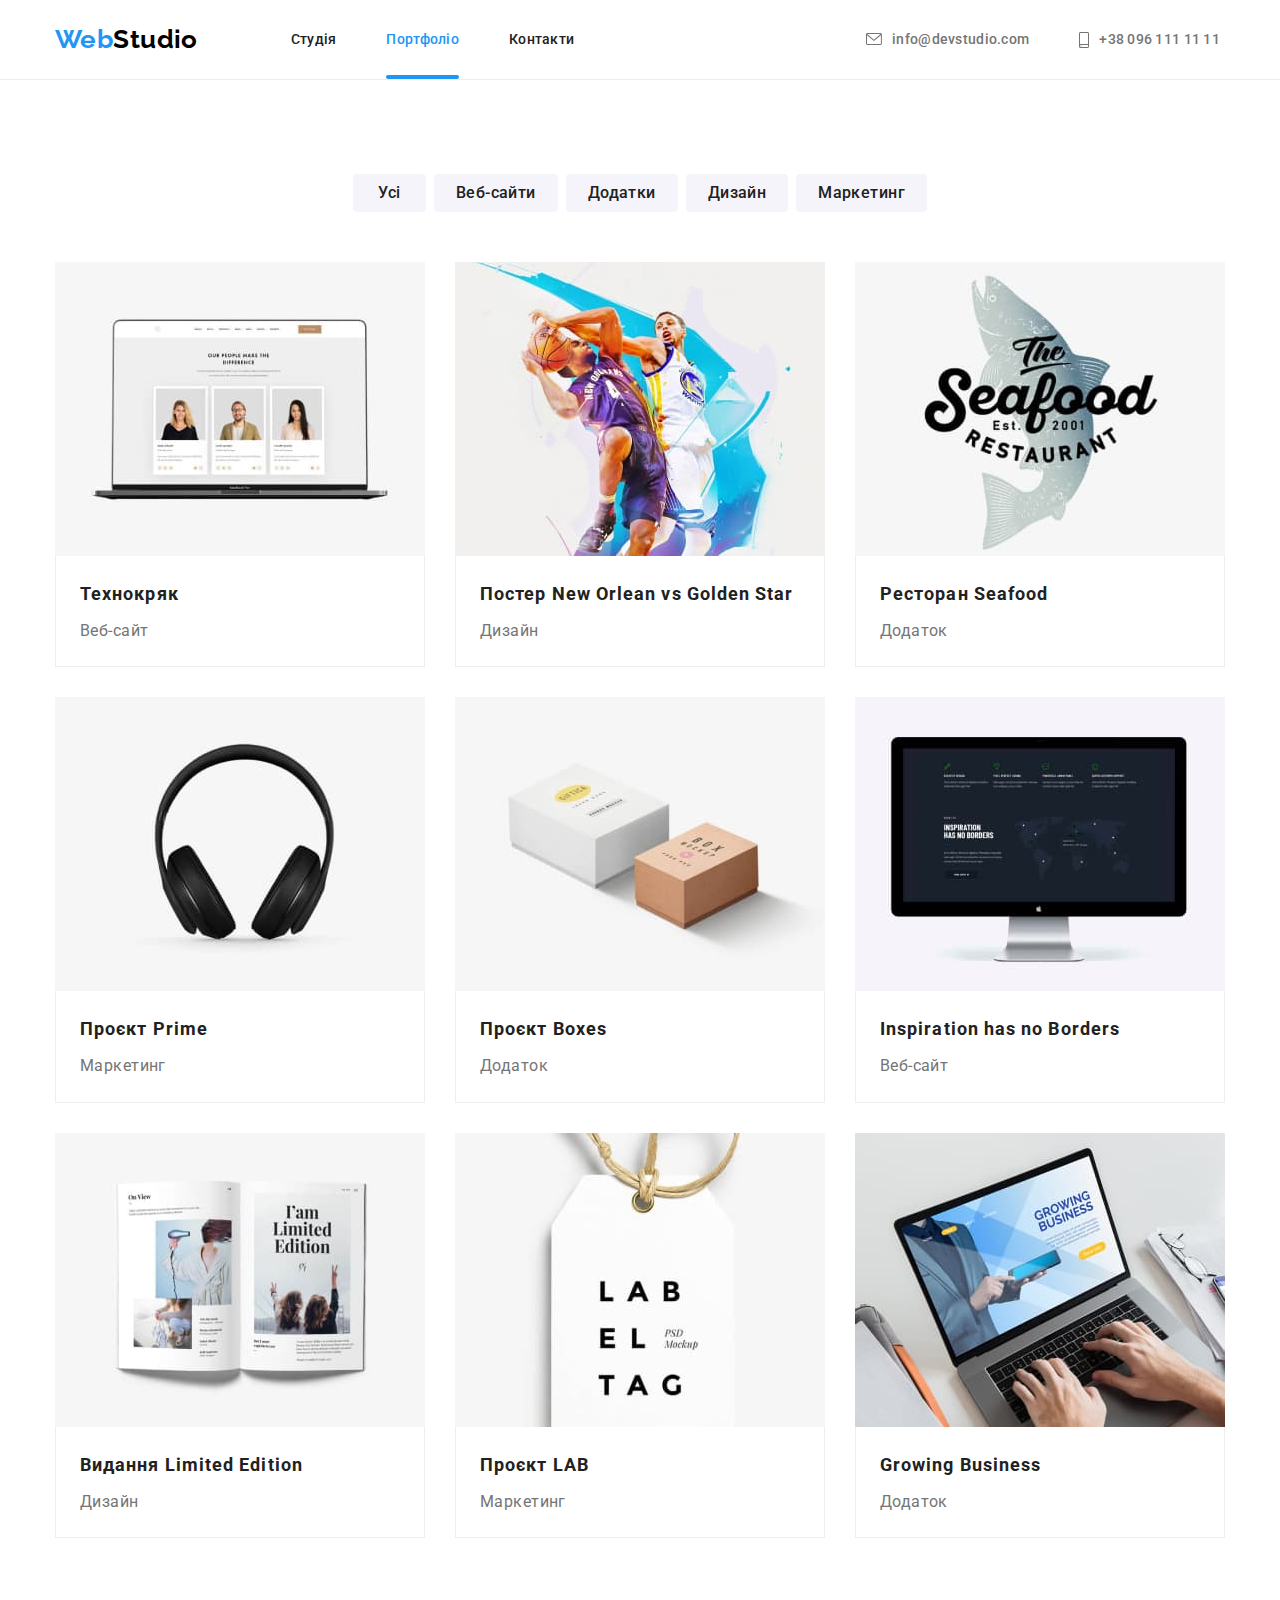
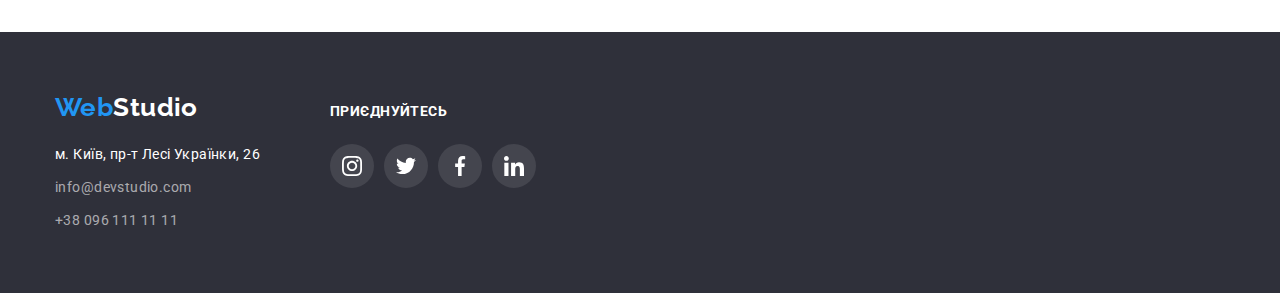
==== portfolio.html @ 35e94fc6 "CSS" ====
<!DOCTYPE html>
<html lang="uk">
  <head>
    <meta charset="UTF-8" />
    <meta http-equiv="X-UA-Compatible" content="IE=edge" />
    <meta name="viewport" content="width=device-width, initial-scale=1.0" />
    <title>Web Studio</title>
    <link rel="preconnect" href="https://fonts.googleapis.com" />
    <link rel="preconnect" href="https://fonts.gstatic.com" crossorigin />
    <link
      href="https://fonts.googleapis.com/css2?family=Raleway:wght@700&family=Roboto:wght@400;500;700;900&display=swap"
      rel="stylesheet"
    />
    <link
      rel="stylesheet"
      href="https://cdn.jsdelivr.net/npm/modern-normalize@1.1.0/modern-normalize.min.css"
    />
    <link rel="stylesheet" href="./css/styles.css" />
  </head>
  <body>
    <header class="header">
      <div class="conteiner header-conteiner">
        <nav class="header-nav">
          <a href="./index.html" class="header-logo linksecondery"
            ><span class="header-web logo">Web</span>Studio</a
          >
          <ul class="header-list list">
            <li class="header-item">
              <a href="./index.html" class="header-link link">Студія</a>
            </li>
            <li class="header-item">
              <a href="./portfolio.html" class="header-link link">
                <span class="current">Портфоліо</span></a
              >
            </li>
            <li class="header-item">
              <a href="" class="header-link link">Контакти</a>
            </li>
          </ul>
        </nav>
        <ul class="header-list-contact list">
          <li class="header-item-contact">
            <a
              href="mailto:info@devstudio.com"
              target="_blank"
              class="header-link-contact link"
              ><svg width="16" height="12" class="">
                <use xlink:href="./images/icon.svg#icon-mail-header"></use>
              </svg>
              info@devstudio.com</a
            >
          </li>
          <li class="header-item-contact">
            <a href="tel:+380961111111" class="header-link-contact link"
              ><svg width="10" height="16" class="">
                <use xlink:href="./images/icon.svg#icon-tel-header"></use>
              </svg>
              +38 096 111 11 11</a
            >
          </li>
        </ul>
      </div>
    </header>

    <main>
      <!-- Hero -->
      <section class="functional">
        <div class="conteiner">
          <h1 class="visually-hidden">Page functionality</h1>

          <ul class="functional-list list">
            <li class="functional-item">
              <button type="button" class="function-btn btn">Усі</button>
            </li>
            <li class="functional-item">
              <button type="button" class="function-btn btn">Веб-сайти</button>
            </li>
            <li class="functional-item">
              <button type="button" class="function-btn btn">Додатки</button>
            </li>
            <li class="functional-item">
              <button type="button" class="function-btn btn">Дизайн</button>
            </li>
            <li class="functional-item">
              <button type="button" class="function-btn btn">Маркетинг</button>
            </li>
          </ul>

          <ul class="pictures-list list">
            <li class="pictures-item">
              <a
                href=""
                rel="noopener norefferer nofollow"
                class="pictures-link link"
                ><div class="wrapper-conteiner-img">
                  <img
                    src="./images/portfolio/main/photosite1.jpg"
                    alt="фото ноутбука з малюнками"
                    width="370"
                    class="pictures-img"
                  />
                  <p class="pictures-text-img">
                    Ресурс пропонує комплексні пропозиції з різним рівнем
                    функціоналу та сервісів. Все це дозволить відвідувачу
                    отримати вичерпні відомості про компанію чи приватну особу.
                  </p>
                </div>
                <div class="conteiner-pictures">
                  <h2 class="pictures-title">Технокряк</h2>
                  <p class="pictures-text">Веб-сайт</p>
                </div></a
              >
            </li>
            <li class="pictures-item">
              <a
                href=""
                rel="noopener norefferer nofollow"
                class="pictures-link link"
                ><div class="wrapper-conteiner-img">
                  <img
                    src="./images/portfolio/main/photosite2.jpg"
                    alt="постер з гравцями баскетболу"
                    width="370"
                    class="pictures-img"
                  />
                  <p class="pictures-text-img">
                    Ресурс пропонує комплексні пропозиції з різним рівнем
                    функціоналу та сервісів. Все це дозволить відвідувачу
                    отримати вичерпні відомості про компанію чи приватну особу.
                  </p>
                </div>
                <div class="conteiner-pictures">
                  <h2 class="pictures-title">
                    Постер New Orlean vs Golden Star
                  </h2>
                  <p class="pictures-text">Дизайн</p>
                </div></a
              >
            </li>
            <li class="pictures-item">
              <a
                href=""
                rel="noopener norefferer nofollow"
                class="pictures-link link"
                ><div class="wrapper-conteiner-img">
                  <img
                    src="./images/portfolio/main/photosite3.jpg"
                    alt="афіша ресторану"
                    width="370"
                    class="pictures-img"
                  />
                  <p class="pictures-text-img">
                    Ресурс пропонує комплексні пропозиції з різним рівнем
                    функціоналу та сервісів. Все це дозволить відвідувачу
                    отримати вичерпні відомості про компанію чи приватну особу.
                  </p>
                </div>
                <div class="conteiner-pictures">
                  <h2 class="pictures-title">Ресторан Seafood</h2>
                  <p class="pictures-text">Додаток</p>
                </div></a
              >
            </li>
            <li class="pictures-item">
              <a
                href=""
                rel="noopener norefferer nofollow"
                class="pictures-link link"
                ><div class="wrapper-conteiner-img">
                  <img
                    src="./images/portfolio/main/photosite4.jpg"
                    alt="навушникі"
                    width="370"
                    class="pictures-img"
                  />
                  <p class="pictures-text-img">
                    Ресурс пропонує комплексні пропозиції з різним рівнем
                    функціоналу та сервісів. Все це дозволить відвідувачу
                    отримати вичерпні відомості про компанію чи приватну особу.
                  </p>
                </div>
                <div class="conteiner-pictures">
                  <h2 class="pictures-title">Проєкт Prime</h2>
                  <p class="pictures-text">Маркетинг</p>
                </div></a
              >
            </li>
            <li class="pictures-item">
              <a
                href=""
                rel="noopener norefferer nofollow"
                class="pictures-link link"
                ><div class="wrapper-conteiner-img">
                  <img
                    src="./images/portfolio/main/photosite5.jpg"
                    alt="дві картонні коробкі"
                    width="370"
                    class="pictures-img"
                  />
                  <p class="pictures-text-img">
                    Ресурс пропонує комплексні пропозиції з різним рівнем
                    функціоналу та сервісів. Все це дозволить відвідувачу
                    отримати вичерпні відомості про компанію чи приватну особу.
                  </p>
                </div>
                <div class="conteiner-pictures">
                  <h2 class="pictures-title">Проєкт Boxes</h2>
                  <p class="pictures-text">Додаток</p>
                </div></a
              >
            </li>
            <li class="pictures-item">
              <a
                href=""
                rel="noopener norefferer nofollow"
                class="pictures-link link"
                ><div class="wrapper-conteiner-img">
                  <img
                    src="./images/portfolio/main/photosite6.jpg"
                    alt="монітор на якому чорний фон"
                    width="370"
                    class="pictures-img"
                  />
                  <p class="pictures-text-img">
                    Ресурс пропонує комплексні пропозиції з різним рівнем
                    функціоналу та сервісів. Все це дозволить відвідувачу
                    отримати вичерпні відомості про компанію чи приватну особу.
                  </p>
                </div>
                <div class="conteiner-pictures">
                  <h2 class="pictures-title">Inspiration has no Borders</h2>
                  <p class="pictures-text">Веб-сайт</p>
                </div></a
              >
            </li>
            <li class="pictures-item">
              <a
                href=""
                rel="noopener norefferer nofollow"
                class="pictures-link link"
                ><div class="wrapper-conteiner-img">
                  <img
                    src="./images/portfolio/main/photosite7.jpg"
                    alt="розкрита книга"
                    width="370"
                    class="pictures-img"
                  />
                  <p class="pictures-text-img">
                    Ресурс пропонує комплексні пропозиції з різним рівнем
                    функціоналу та сервісів. Все це дозволить відвідувачу
                    отримати вичерпні відомості про компанію чи приватну особу.
                  </p>
                </div>
                <div class="conteiner-pictures">
                  <h2 class="pictures-title">Видання Limited Edition</h2>
                  <p class="pictures-text">Дизайн</p>
                </div></a
              >
            </li>
            <li class="pictures-item">
              <a
                href=""
                rel="noopener norefferer nofollow"
                class="pictures-link link"
                ><div class="wrapper-conteiner-img">
                  <img
                    src="./images/portfolio/main/photosite8.jpg"
                    alt="маркувальна лейба"
                    width="370"
                    class="pictures-img"
                  />
                  <p class="pictures-text-img">
                    Ресурс пропонує комплексні пропозиції з різним рівнем
                    функціоналу та сервісів. Все це дозволить відвідувачу
                    отримати вичерпні відомості про компанію чи приватну особу.
                  </p>
                </div>
                <div class="conteiner-pictures">
                  <h2 class="pictures-title">Проєкт LAB</h2>
                  <p class="pictures-text">Маркетинг</p>
                </div></a
              >
            </li>
            <li class="pictures-item">
              <a
                href=""
                rel="noopener norefferer nofollow"
                class="pictures-link link"
                ><div class="wrapper-conteiner-img">
                  <img
                    src="./images/portfolio/main/photosite9.jpg"
                    alt="набирає текст на ноутбуці"
                    width="370"
                    class="pictures-img"
                  />
                  <p class="pictures-text-img">
                    Ресурс пропонує комплексні пропозиції з різним рівнем
                    функціоналу та сервісів. Все це дозволить відвідувачу
                    отримати вичерпні відомості про компанію чи приватну особу.
                  </p>
                </div>
                <div class="conteiner-pictures">
                  <h2 class="pictures-title">Growing Business</h2>
                  <p class="pictures-text">Додаток</p>
                </div></a
              >
            </li>
          </ul>
        </div>
      </section>
    </main>

    <!-- Footer -->
    <footer class="footer">
      <div class="conteiner footer-content">
        <div class="foter-conteiner">
          <a href="./index.html" class="footer-logo linksecondery"
            ><span class="logo-web logo">Web</span>Studio</a
          >
          <address class="footer-address">
            <ul class="footer-list list">
              <li class="footer-item">
                <a
                  href="https://goo.gl/maps/zR8tmQ1nPj9YPWna9"
                  rel="noopener norefferer nofollow"
                  target="_blank"
                  class="footer-link linksecondery"
                  >м. Київ, пр-т Лесі Українки, 26</a
                >
              </li>
              <li class="footer-item">
                <a
                  href="mailto:info@devstudio.com"
                  class="footer-contact linksecondery"
                  >info@devstudio.com</a
                >
              </li>
              <li>
                <a href="tel:+380961111111" class="footer-contact linksecondery"
                  >+38 096 111 11 11</a
                >
              </li>
            </ul>
          </address>
        </div>
        <div class="wrapper-conteiner">
          <b class="footer-text">Приєднуйтесь</b>
          <ul class="footer-list-social list">
            <li class="footer-item-social">
              <a
                href=""
                rel="noopener norefferer nofollow"
                class="footer-link-social link"
                ><svg width="20" height="20" class="">
                  <use xlink:href="./images/icon.svg#icon-icon-instagram"></use>
                </svg>
              </a>
            </li>
            <li class="footer-item-social">
              <a
                href=""
                rel="noopener norefferer nofollow"
                class="footer-link-social link"
              >
                <svg width="20" height="20" class="">
                  <use xlink:href="./images/icon.svg#icon-icon-twitter"></use>
                </svg>
              </a>
            </li>
            <li class="footer-item-social">
              <a
                href=""
                rel="noopener norefferer nofollow"
                class="footer-link-social link"
                ><svg width="20" height="20" class="">
                  <use xlink:href="./images/icon.svg#icon-icon-facebook"></use>
                </svg>
              </a>
            </li>
            <li class="footer-item-social">
              <a
                href=""
                rel="noopener norefferer nofollow"
                class="footer-link-social link"
                ><svg width="20" height="20" class="">
                  <use xlink:href="./images/icon.svg#icon-icon-linkedin"></use>
                </svg>
              </a>
            </li>
          </ul>
        </div>
      </div>
    </footer>
  </body>
</html>
---- css/styles.css ----
:root {
  --color-logo-text: #000000;
  --color-primery-text: #757575;
  --color-text-logonav: #2196f3;
  --color-secondery-text: #212121;
  --color-hero-title: #ffffff;
  --color-footer-text: rgba(255, 255, 255, 0.6);
  --color-bgn-hero: #2f303a;
  --color-bgn-btn: #f5f4fa;
  --color-border-header: #ececec;
  --color-border-main: #eeeeee;
  --color-icons-partners: #afb1b8;
  --color-btn-hero-active: #188ce8;
  --color-bg-ocupation-text: rgba(47, 48, 58, 0.8);
  --color-bg-animation-panel: rgba(33, 150, 243, 0.9);
  --cubic-all: cubic-bezier(0.4, 0, 0.2, 1);
}

body {
  font-family: "Roboto", sans-serif;
  color: var(--color-primery-text);
  font-size: 14px;
  line-height: 1.7;
  letter-spacing: 0.03em;
}

.conteiner {
  width: 1200px;
  margin: auto;
  padding-left: 15px;
  padding-right: 15px;
  /* outline: 1px solid tomato; */
}

h1,
h2,
h3,
h4,
h5,
h6,
ul,
p {
  margin: 0;
}

ul {
  padding-left: 0;
}

* {
  /* outline: 1px solid tomato; */
}

.title {
  text-align: center;
  margin-bottom: 50px;

  color: var(--color-secondery-text);

  font-weight: 700;
  font-size: 36px;
  line-height: 1.2;
}

.list {
  list-style: none;
}

.link {
  text-decoration: none;
}

.link:hover,
.link:focus {
  color: var(--color-text-logonav);
}

.linksecondery {
  text-decoration: none;
}

.logo {
  color: var(--color-text-logonav);
}

.btn {
  cursor: pointer;
  border-radius: 4px;
  border: none;

  font-family: inherit;

  font-size: 16px;
  letter-spacing: inherit;
}

.visually-hidden {
  position: absolute;
  white-space: nowrap;
  width: 1px;
  height: 1px;
  overflow: hidden;
  border: 0;
  padding: 0;
  clip: rect(0 0 0 0);
  clip-path: inset(50%);
  margin: -1px;
}

/* Header */

.header {
  border-bottom: 1px solid var(--color-border-header);
}

.header-conteiner {
  display: flex;
  align-items: center;
}

.header-nav {
  display: flex;
  align-items: center;
}

.header-logo {
  display: block;
  margin-right: 93px;

  font-family: "Raleway", sans-serif;
  color: var(--color-logo-text);
  font-weight: 700;
  font-size: 26px;
  line-height: 1.2;
}

.header-list {
  display: flex;
}

.header-item {
}

.header-item:not(:first-child) {
  margin-left: 50px;
}

.header-link {
  position: relative;

  display: block;
  padding: 32px 0;

  color: var(--color-secondery-text);

  font-weight: 500;
  line-height: 1.1;
  letter-spacing: 0.02em;

  transition: color 250ms var(--cubic-all);
}

.current {
  color: var(--color-text-logonav);
  display: block;
}

.header-link .current::after {
  position: absolute;

  left: 0;
  bottom: 0;
  content: "";
  width: 100%;
  height: 4px;
  display: block;
  border-radius: 2px;

  background-color: var(--color-text-logonav);
}

.header-list-contact {
  display: flex;
  margin-left: auto;
}

.header-item-contact:not(:last-child) {
  margin-right: 40px;
}

.header-link-contact {
  display: flex;
  padding: 5px;
  align-items: center;

  color: var(--color-primery-text);

  font-weight: 500;
  line-height: 1.1;
  letter-spacing: 0.02em;

  transition: color 250ms var(--cubic-all);
}

.header-link-contact svg {
  margin-right: 10px;

  fill: currentColor;

  transition: fill 250ms var(--cubic-all);
}

.header-link-contact:hover svg,
.header-link-contact:focus svg {
  fill: var(--color-text-logonav);
}

/* Main index.html */

/* Hero */

.hero {
  text-align: center;
  padding: 200px;
  padding-bottom: 200px;
  max-width: 1600px;
  min-height: 600px;
  margin: 0 auto;
  background-position: center;
  background-size: cover;
  background-repeat: no-repeat;

  background-image: linear-gradient(
      rgba(47, 48, 58, 0.4),
      rgba(47, 48, 58, 0.4)
    ),
    url("../images/hero-pictures.jpg");
}

.hero-title {
  max-width: 696px;
  margin: 0 auto 30px;

  color: var(--color-hero-title);

  font-weight: 900;
  font-size: 44px;
  line-height: 1.4;
  letter-spacing: 0.06em;
  text-transform: uppercase;
}

.hero-btn {
  min-width: 216px;
  padding: 10px 32px;

  background-color: var(--color-text-logonav);
  color: var(--color-hero-title);
  box-shadow: 0px 4px 4px rgba(0, 0, 0, 0.15);

  font-weight: 700;
  line-height: 1.9;
  letter-spacing: 0.06em;

  transition: background-color 250ms var(--cubic-all),
    box-shadow 250ms var(--cubic-all);
}

.hero-btn:hover,
.hero-btn:focus {
  background-color: var(--color-btn-hero-active);
  box-shadow: 0px 4px 4px rgba(0, 0, 0, 0.15);
}

/* Function */

.function {
  padding-top: 94px;
  padding-bottom: 47px;
}

.function-list {
  display: flex;
}

.function-item {
  width: calc((100%-90px) / 4);
}

.function-item:not(:first-child) {
  margin-left: 30px;
}

.functions-conteiner {
  width: 100%;
  height: 120px;
  margin-bottom: 30px;
  display: flex;
  justify-content: center;
  align-items: center;
  border-radius: 4px;

  background-color: var(--color-bgn-btn);
}

.functions-conteiner svg {
  fill: var(--color-secondery-text);
}

.function-item-title {
  margin-bottom: 10px;

  color: var(--color-secondery-text);

  font-weight: 700;
  font-size: 14px;
  line-height: 1.1;
  text-transform: uppercase;
}

/* Occupation, Team */

.ocupation {
  padding-top: 47px;
  padding-bottom: 94px;
}

.ocupation-list {
  display: flex;
}

.ocupation-item {
  width: calc((100% - 60px) / 3);
}

.ocupation-item:not(:first-child) {
  margin-left: 30px;
}

.ocupation-conteiner {
  position: relative;
}

.ocupation-wrapper {
  position: absolute;
  left: 0;
  bottom: 0;

  background-color: var(--color-bg-ocupation-text);

  width: 100%;
  height: 70px;
}

.ocupation-conteiner-text {
  position: absolute;
  top: 50%;
  left: 50%;

  color: var(--color-hero-title);

  font-weight: 700;
  line-height: 1.1;
  text-transform: uppercase;

  transform: translate(-50%, -50%);
}

.ocupatin-img {
  display: block;
  height: auto;
  max-width: 100%;
}

.team {
  padding-top: 94px;
  padding-bottom: 94px;

  background-color: var(--color-bgn-btn);
}

.team-list {
  display: flex;
}

.team-item {
  width: calc((100% - 90px) / 4);
  border-radius: 0px 0px 4px 4px;

  background-color: var(--color-hero-title);
  box-shadow: 0px 1px 3px rgba(0, 0, 0, 0.12), 0px 1px 1px rgba(0, 0, 0, 0.14),
    0px 2px 1px rgba(0, 0, 0, 0.2);
}

.team-item:not(:first-child) {
  margin-left: 30px;
}

.conteiner-team {
  padding: 30px 0;
  text-align: center;
}

.team-item-img {
  display: block;
}

.team-item-tetle {
  margin-bottom: 10px;

  color: var(--color-secondery-text);

  font-weight: 500;
  font-size: 16px;
  line-height: 1.2;
}

.team-item-text {
  font-size: 16px;
  line-height: 1.2;
  margin-bottom: 16px;
}

.team-list-social {
  display: flex;
  justify-content: center;
}

.team-item-social:not(:first-child) {
  margin-left: 10px;
}

.team-link-social {
  width: 44px;
  height: 44px;
  /* outline: 1px solid tomato; */
  border-radius: 50%;
  display: flex;
  justify-content: center;
  align-items: center;
  background-color: var(--color-hero-title);

  transition: background-color 250ms var(--cubic-all);
}

.team-link-social:hover,
.team-link-social:focus {
  background-color: var(--color-text-logonav);
}

.team-link-social svg {
  fill: var(--color-icons-partners);

  transition: fill 250ms var(--cubic-all);
}

.team-link-social:hover svg {
  fill: var(--color-hero-title);
}

/* Clients */

.clients {
  padding: 94px 0;
}

.clients-list {
  display: flex;
}

.clients-item:not(:first-child) {
  margin-left: 30px;
}

.clients-link {
  display: flex;
  width: calc((100% - 150px) / 6);
  width: 170px;
  height: 92px;
  border: 1px solid var(--color-icons-partners);
  border-radius: 4px;
  justify-content: center;
  align-items: center;

  transition: border 250ms var(--cubic-all);
}

.clients-link:hover,
.clients-link:focus {
  border: 1px solid var(--color-text-logonav);
}

.clients-link svg {
  fill: var(--color-icons-partners);

  transition: fill 250ms var(--cubic-all);
}

.clients-link:hover svg,
.clients-link:focus svg {
  fill: var(--color-text-logonav);
}

/* Main portfolio.html.html */

/* Hero */

.functional {
  padding-top: 94px;
  padding-bottom: 94px;
}

.functional-list {
  margin-bottom: 50px;
  display: flex;
  justify-content: center;
}

.pictures-img {
  display: block;
}

.functional-item:not(:first-child) {
  margin-left: 8px;
}

.function-btn {
  min-width: 73px;
  padding: 6px 22px;

  color: var(--color-secondery-text);
  background-color: var(--color-bgn-btn);

  font-weight: 500;
  line-height: 1.6;
  letter-spacing: inherit;

  transition: background-color 250ms var(--cubic-all),
    color 250ms var(--cubic-all), box-shadow 250ms var(--cubic-all);
}

.function-btn:hover,
.function-btn:focus {
  background-color: var(--color-text-logonav);
  color: var(--color-hero-title);
  box-shadow: 0px 3px 1px rgba(0, 0, 0, 0.1), 0px 1px 2px rgba(0, 0, 0, 0.08),
    0px 2px 2px rgba(0, 0, 0, 0.12);
}

.pictures-list {
  display: flex;
  flex-wrap: wrap;
}

.pictures-item {
  width: calc((100% - 60px) / 3);

  border-top: none;
}

.pictures-item:not(:nth-child(3n + 3)) {
  margin-right: 30px;
}

.pictures-item:not(:nth-last-child(-n + 3)) {
  margin-bottom: 30px;
}

.pictures-item:hover .pictures-text-img {
  transform: translateY(0);
}

.pictures-link {
  display: block;

  transition: box-shadow 250ms var(--cubic-all);
}

.pictures-link:hover,
.pictures-link:focus {
  box-shadow: 0px 1px 1px rgba(0, 0, 0, 0.12), 0px 4px 4px rgba(0, 0, 0, 0.06),
    1px 4px 6px rgba(0, 0, 0, 0.16);
}

.wrapper-conteiner-img {
  position: relative;
  overflow: hidden;
}

.pictures-img {
  display: block;
  width: 100%;
}

.pictures-text-img {
  position: absolute;
  top: 0;
  left: 0;
  width: 100%;
  height: 100%;
  padding: 63px 24px;

  text-decoration: none;
  font-size: 18px;
  line-height: 1.6;

  color: var(--color-hero-title);
  background-color: var(--color-bg-animation-panel);

  transform: translateY(101%);
  transition: transform 250ms var(--cubic-all);
}

.conteiner-pictures {
  width: 100%;
  padding: 20px 24px;
  border: 1px solid var(--color-border-main);
  border-top: none;
}

.pictures-title {
  margin-bottom: 4px;
  max-width: 322px;
  border-top: none;

  color: var(--color-secondery-text);

  font-weight: 700;
  font-size: 18px;
  line-height: 2;
  letter-spacing: 0.06em;
}

.pictures-text {
  max-width: 322px;

  color: var(--color-primery-text);

  font-size: 16px;
  line-height: 1.9;
}

/* Footer */

.footer {
  padding-top: 60px;
  padding-bottom: 60px;

  background-color: var(--color-bgn-hero);
}

.footer-content {
  display: flex;
  align-items: baseline;
}

.footer-logo {
  display: block;
  margin-bottom: 20px;

  color: var(--color-hero-title);

  font-family: "Raleway", sans-serif;
  font-weight: 700;
  font-size: 26px;
  line-height: 1.2;
}

.footer-address {
  font-style: normal;
}

.footer-item:not(:last-child) {
  margin-bottom: 9px;
}

.footer-link {
  display: block;

  color: var(--color-hero-title);
}

.footer-contact {
  display: block;

  color: var(--color-footer-text);

  transition: color 250ms var(--cubic-all);
}

.footer-contact:hover,
.footer-contact:focus {
  color: var(--color-hero-title);
}

.wrapper-conteiner {
  margin-left: 70px;
}

.footer-text {
  display: block;
  margin-bottom: 20px;

  color: var(--color-hero-title);

  font-weight: 700;
  text-transform: uppercase;
}

.footer-list-social {
  display: flex;
}

.footer-item-social {
}

.footer-link-social {
  display: flex;
  width: 44px;
  height: 44px;
  border-radius: 50%;
  align-items: center;
  justify-content: center;

  background-color: rgba(255, 255, 255, 0.1);

  transition: background-color 250ms var(--cubic-all);
}

.footer-link-social:hover,
.footer-link-social:focus {
  background-color: var(--color-text-logonav);
}

.footer-item-social:not(:first-child) {
  margin-left: 10px;
}

.footer-link-social svg {
  fill: var(--color-hero-title);
}

/* Modal */

.backdrop {
  width: 100%;
  height: 100%;
  position: fixed;
  top: 0;
  left: 0;

  background-color: var(--color-bg-ocupation-text);
}

.backdrop.is-hidden .modal {
  transform: scale(1.2) translate(-50%, -50%);
}

.modal {
  position: absolute;
  width: 528px;
  height: 581px;
  top: 50%;
  left: 50%;
  box-shadow: 0px 1px 3px rgba(0, 0, 0, 0.12), 0px 1px 1px rgba(0, 0, 0, 0.14),
    0px 2px 1px rgba(0, 0, 0, 0.2);
  border-radius: 4px;

  background-color: var(--color-hero-title);

  transform: scale(1) translate(-50%, -50%);
  transition: transform 250ms var(--cubic-all);
}

.close-button svg {
  fill: var(--color-logo-text);
}

.close-button {
  position: absolute;
  display: flex;
  justify-content: center;
  align-items: center;

  padding: 0;
  top: 8px;
  right: 8px;
  width: 30px;
  height: 30px;
  border-radius: 50%;
  border: 1px solid rgba(0, 0, 0, 0.1);
  cursor: pointer;
  /* outline: 1px solid tomato; */

  background-color: var(--color-hero-title);
}

.is-hidden {
  opacity: 0;
  visibility: hidden;
  pointer-events: none;
}

.no-scroll {
  overflow: hidden;
}
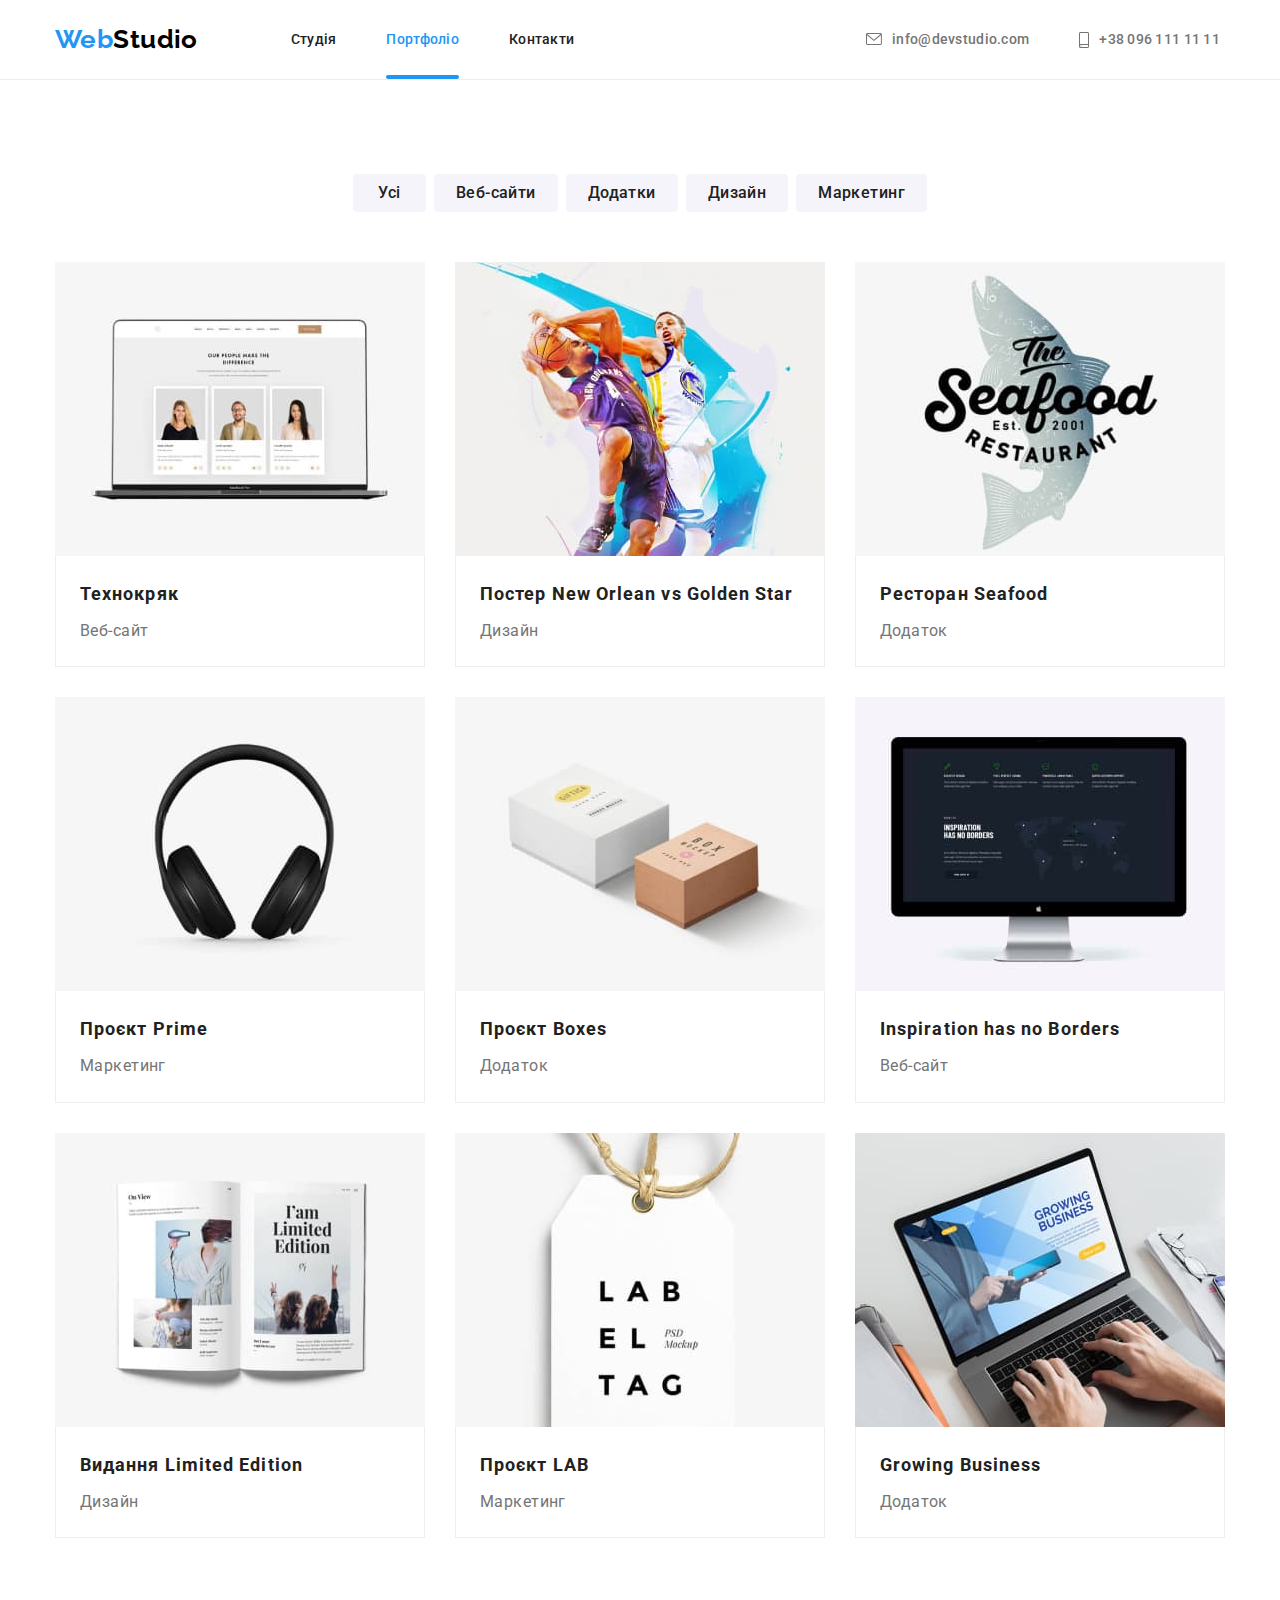
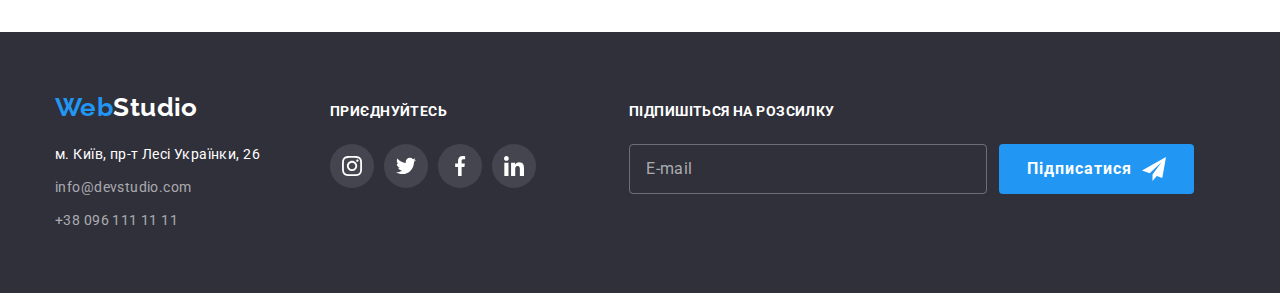
==== commit f9359625: "CSS form" ====
--- a/portfolio.html
+++ b/portfolio.html
@@ -389,6 +389,25 @@
             </li>
           </ul>
         </div>
+        <div class="wrapper-conteiner-form">
+          <b class="footer-text">Підпишіться на розсилку</b>
+          <div class="conteiner-form">
+            <form>
+              <input
+                type="email"
+                name="email"
+                placeholder="E-mail"
+                class="footer-form-input"
+              />
+            </form>
+            <button type="submit" class="btn-footer-form btn">
+              Підписатися
+              <svg width="24" height="24" class="">
+                <use xlink:href="./images/icon.svg#icon-sendbtn"></use>
+              </svg>
+            </button>
+          </div>
+        </div>
       </div>
     </footer>
   </body>
--- a/css/styles.css
+++ b/css/styles.css
@@ -13,6 +13,9 @@
   --color-btn-hero-active: #188ce8;
   --color-bg-ocupation-text: rgba(47, 48, 58, 0.8);
   --color-bg-animation-panel: rgba(33, 150, 243, 0.9);
+  --color-border-footer-form: rgba(255, 255, 255, 0.3);
+  --color-border-modal: rgba(33, 33, 33, 0.2);
+  --color-modal-textera: rgba(117, 117, 117, 0.5);
   --cubic-all: cubic-bezier(0.4, 0, 0.2, 1);
 }
 
@@ -49,6 +52,17 @@
 
 * {
   /* outline: 1px solid tomato; */
+}
+
+/* Modal */
+.is-hidden {
+  opacity: 0;
+  visibility: hidden;
+  pointer-events: none;
+}
+
+.no-scroll {
+  overflow: hidden;
 }
 
 .title {
@@ -256,7 +270,6 @@
 
   background-color: var(--color-text-logonav);
   color: var(--color-hero-title);
-  box-shadow: 0px 4px 4px rgba(0, 0, 0, 0.15);
 
   font-weight: 700;
   line-height: 1.9;
@@ -740,6 +753,81 @@
   fill: var(--color-hero-title);
 }
 
+.wrapper-conteiner-form {
+  margin-left: 93px;
+}
+
+.conteiner-form {
+  display: flex;
+}
+
+.footer-form-input {
+  width: 358px;
+  height: 50px;
+  padding-left: 16px;
+  border-radius: 4px;
+  border: 1px solid var(--color-border-footer-form);
+  outline: none;
+
+  color: var(--color-hero-title);
+
+  background: none;
+
+  transition: border 250ms var(--cubic-all);
+}
+
+.footer-form-input:focus {
+  border: 1px solid var(--color-text-logonav);
+}
+
+.footer-form-input::placeholder {
+  /* padding-left: 16px; */
+
+  font-size: 16px;
+  line-height: 1.3;
+  letter-spacing: 0.03em;
+
+  color: var(--color-footer-text);
+}
+
+.footer-form-input:focus::placeholder {
+  color: var(--color-text-logonav);
+}
+
+.btn-footer-form {
+  position: relative;
+  margin-left: 12px;
+  padding: 10px 62px 10px 28px;
+
+  background-color: var(--color-text-logonav);
+  color: var(--color-hero-title);
+
+  font-weight: 700;
+  font-size: 16px;
+  line-height: 1.9;
+  letter-spacing: 0.06em;
+
+  transition: background-color 250ms var(--cubic-all),
+    box-shadow 250ms var(--cubic-all);
+}
+
+.btn-footer-form:hover,
+.btn-footer-form:hover {
+  background-color: var(--color-btn-hero-active);
+  box-shadow: 0px 4px 4px rgba(0, 0, 0, 0.15);
+}
+
+.btn-footer-form svg {
+  position: absolute;
+  top: 50%;
+  /* right: 8px; */
+  margin-left: 10px;
+
+  fill: var(--color-hero-title);
+
+  transform: translateY(-50%);
+}
+
 /* Modal */
 
 .backdrop {
@@ -762,6 +850,7 @@
   height: 581px;
   top: 50%;
   left: 50%;
+  padding: 40px 39px 40px 41px;
   box-shadow: 0px 1px 3px rgba(0, 0, 0, 0.12), 0px 1px 1px rgba(0, 0, 0, 0.14),
     0px 2px 1px rgba(0, 0, 0, 0.2);
   border-radius: 4px;
@@ -774,6 +863,11 @@
 
 .close-button svg {
   fill: var(--color-logo-text);
+}
+
+.close-button svg:hover,
+.close-button svg:focus {
+  fill: var(--color-text-logonav);
 }
 
 .close-button {
@@ -795,12 +889,153 @@
   background-color: var(--color-hero-title);
 }
 
-.is-hidden {
-  opacity: 0;
-  visibility: hidden;
-  pointer-events: none;
-}
-
-.no-scroll {
+.modal-text {
+  margin-bottom: 12px;
+  text-align: center;
+
+  font-weight: 700;
+  font-size: 20px;
+  line-height: 1.2;
+
+  color: var(--color-secondery-text);
+}
+
+.modal-form {
+  font-size: 12px;
+  line-height: 1.2;
+  letter-spacing: 0.01em;
+}
+
+.modal-conteiner,
+.modal-conteiner-coment {
+  display: flex;
+  flex-direction: column;
+  margin-bottom: 10px;
+}
+
+.modal-conteiner-coment {
+  margin-bottom: 20px;
+}
+
+.wrapper-input {
+  position: relative;
+}
+
+.modal-input {
+  width: 100%;
+  height: 40px;
+  padding-left: 42px;
+  border-radius: 4px;
+  outline: none;
+  border: 1px solid var(--color-border-modal);
+
+  transition: border 250ms var(--cubic-all), fill 250ms var(--cubic-all);
+}
+
+.modal-input:focus {
+  border: 1px solid var(--color-text-logonav);
+}
+
+.modal-input:focus + svg {
+  fill: var(--color-text-logonav);
+}
+
+.modal-conteiner-coment textarea {
+  padding: 12px 16px;
+  resize: none;
+  height: 120px;
+  border-radius: 4px;
+  outline: none;
+  border: 1px solid var(--color-border-modal);
+
+  transition: border 250ms var(--cubic-all);
+}
+
+.modal-conteiner-coment textarea:focus {
+  border: 1px solid var(--color-text-logonav);
+}
+
+.modal-conteiner-coment textarea::placeholder {
+  color: var(--color-modal-textera);
+}
+
+.wrapper-input svg {
+  position: absolute;
+  top: 50%;
+  left: 0;
+  margin-left: 12px;
+
+  fill: var(--color-secondery-text);
+
+  transform: translateY(-50%);
+}
+
+.modal-conteiner-checkbox {
+  margin: 0 0 30px 12px;
+}
+
+.input-checkbox {
+  position: absolute;
+  white-space: nowrap;
+  width: 1px;
+  height: 1px;
   overflow: hidden;
-}
+  border: 0;
+  padding: 0;
+  clip: rect(0 0 0 0);
+  clip-path: inset(50%);
+  margin: 1px;
+}
+
+.label-checkbox {
+  display: flex;
+  align-items: center;
+
+  font-size: 14px;
+  line-height: 1.7;
+  letter-spacing: 0.03em;
+}
+
+.modal-checkbox {
+  display: flex;
+  align-items: center;
+  margin-right: 8px;
+  width: 16px;
+  height: 15px;
+  border-radius: 3px;
+  border: 3px solid var(--color-secondery-text);
+}
+
+.modal-checkbox svg {
+  /* outline: 1px solid tomato; */
+  fill: var(--color-hero-title);
+}
+
+.label-checkbox a {
+  margin-left: 5px;
+
+  color: var(--color-text-logonav);
+}
+
+.modal-form-btn {
+  display: block;
+  margin-left: auto;
+  margin-right: auto;
+  padding: 10px 52px;
+
+  color: var(--color-hero-title);
+  background-color: var(--color-text-logonav);
+  box-shadow: 0px 4px 4px rgba(0, 0, 0, 0.15);
+
+  transition: background-color 250ms var(--cubic-all);
+}
+
+.modal-form-btn:hover,
+.modal-form-btn:focus {
+  background-color: var(--color-btn-hero-active);
+}
+
+.input-checkbox:checked + .label-checkbox .modal-checkbox {
+  background-color: var(--color-text-logonav);
+  border: 3px solid var(--color-text-logonav);
+}
